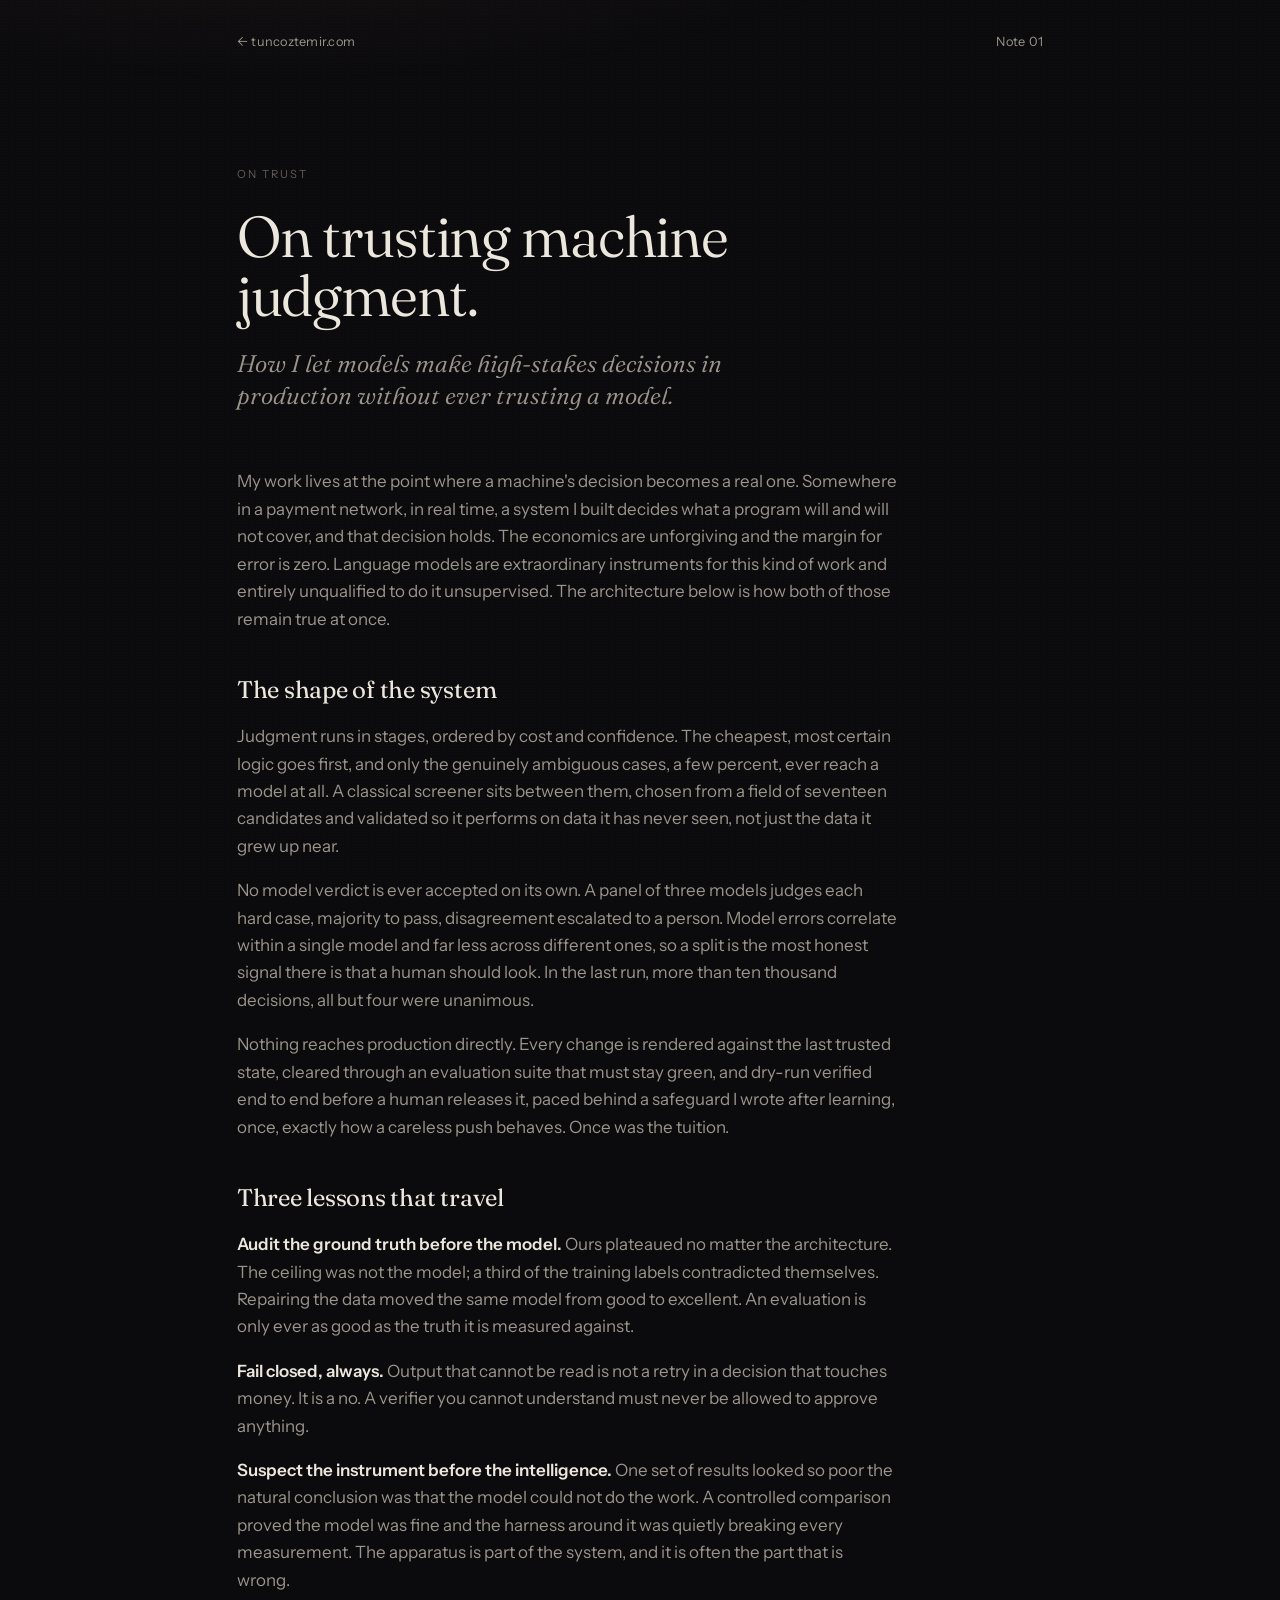
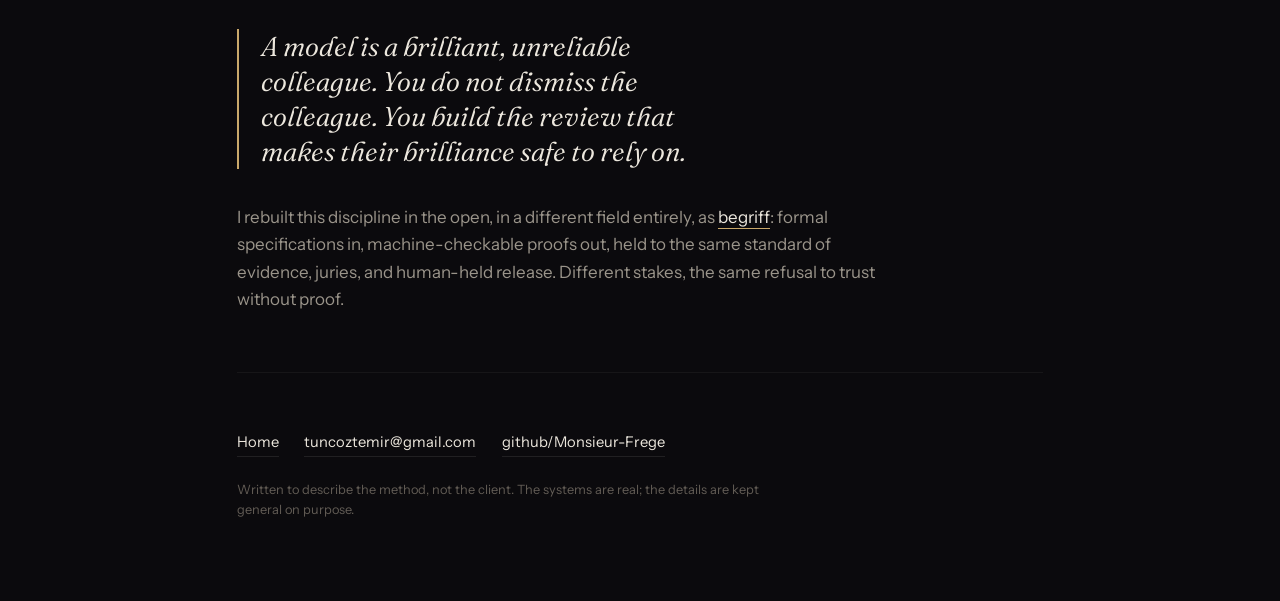
==== notes/gating-llm-output.html @ 26d98417 "Redesign: dark editorial. Fraunces display, warm ink, one light in the dark Drop the corporate look " ====
<!doctype html>
<html lang="en">
<head>
  <meta charset="utf-8">
  <meta name="viewport" content="width=device-width, initial-scale=1">
  <title>On trusting machine judgment · Tunç Öztemir</title>
  <meta name="description" content="How I let models make high-stakes decisions in production without ever trusting a model.">
  <meta name="theme-color" content="#0B0A0D">
  <link rel="icon" href="data:image/svg+xml,%3Csvg xmlns='http://www.w3.org/2000/svg' viewBox='0 0 100 100'%3E%3Crect width='100' height='100' rx='22' fill='%230B0A0D'/%3E%3Ctext x='50' y='71' font-size='58' font-family='Georgia,serif' text-anchor='middle' fill='%23ECE7DD'%3ET%3C/text%3E%3Ccircle cx='74' cy='32' r='7' fill='%23C9A86A'/%3E%3C/svg%3E">
  <link rel="preconnect" href="https://fonts.googleapis.com">
  <link rel="preconnect" href="https://fonts.gstatic.com" crossorigin>
  <link href="https://fonts.googleapis.com/css2?family=Fraunces:ital,opsz,wght@0,9..144,300;0,9..144,400;0,9..144,500;1,9..144,340;1,9..144,400&family=Instrument+Sans:wght@400;500;600&display=swap" rel="stylesheet">
  <link rel="stylesheet" href="../style.css">
</head>
<body>
  <div class="wrap">

    <div class="topbar">
      <a class="back" href="../index.html">&larr; tuncoztemir.com</a>
      <span>Note 01</span>
    </div>

    <header class="hero" style="padding-bottom:1rem;">
      <div class="eyebrow rise d1">On trust</div>
      <h1 class="note-title rise d2">On trusting machine judgment.</h1>
      <p class="note-lede rise d3">How I let models make high-stakes decisions in production without ever trusting a model.</p>
    </header>

    <div class="note-body rise d4">

      <p>My work lives at the point where a machine's decision becomes a real one. Somewhere in a payment network, in real time, a system I built decides what a program will and will not cover, and that decision holds. The economics are unforgiving and the margin for error is zero. Language models are extraordinary instruments for this kind of work and entirely unqualified to do it unsupervised. The architecture below is how both of those remain true at once.</p>

      <h2>The shape of the system</h2>

      <p>Judgment runs in stages, ordered by cost and confidence. The cheapest, most certain logic goes first, and only the genuinely ambiguous cases, a few percent, ever reach a model at all. A classical screener sits between them, chosen from a field of seventeen candidates and validated so it performs on data it has never seen, not just the data it grew up near.</p>

      <p>No model verdict is ever accepted on its own. A panel of three models judges each hard case, majority to pass, disagreement escalated to a person. Model errors correlate within a single model and far less across different ones, so a split is the most honest signal there is that a human should look. In the last run, more than ten thousand decisions, all but four were unanimous.</p>

      <p>Nothing reaches production directly. Every change is rendered against the last trusted state, cleared through an evaluation suite that must stay green, and dry-run verified end to end before a human releases it, paced behind a safeguard I wrote after learning, once, exactly how a careless push behaves. Once was the tuition.</p>

      <h2>Three lessons that travel</h2>

      <p><strong>Audit the ground truth before the model.</strong> Ours plateaued no matter the architecture. The ceiling was not the model; a third of the training labels contradicted themselves. Repairing the data moved the same model from good to excellent. An evaluation is only ever as good as the truth it is measured against.</p>

      <p><strong>Fail closed, always.</strong> Output that cannot be read is not a retry in a decision that touches money. It is a no. A verifier you cannot understand must never be allowed to approve anything.</p>

      <p><strong>Suspect the instrument before the intelligence.</strong> One set of results looked so poor the natural conclusion was that the model could not do the work. A controlled comparison proved the model was fine and the harness around it was quietly breaking every measurement. The apparatus is part of the system, and it is often the part that is wrong.</p>

      <div class="pull">A model is a brilliant, unreliable colleague. You do not dismiss the colleague. You build the review that makes their brilliance safe to rely on.</div>

      <p>I rebuilt this discipline in the open, in a different field entirely, as <a href="https://github.com/Monsieur-Frege">begriff</a>: formal specifications in, machine-checkable proofs out, held to the same standard of evidence, juries, and human-held release. Different stakes, the same refusal to trust without proof.</p>

    </div>

    <footer>
      <div class="foot-links">
        <a href="../index.html">Home</a>
        <a href="mailto:tuncoztemir@gmail.com">tuncoztemir@gmail.com</a>
        <a href="https://github.com/Monsieur-Frege">github/Monsieur-Frege</a>
      </div>
      <p class="colophon">Written to describe the method, not the client. The systems are real; the details are kept general on purpose.</p>
    </footer>

  </div>
</body>
</html>
---- style.css ----
/* tuncoztemir.com — dark editorial.
   Fraunces for the voice, Instrument Sans for the detail. One warm light in the dark. */

:root {
  --bg: #0B0A0D;
  --bg-lift: #121016;
  --text: #ECE7DD;
  --dim: #9A948A;
  --faint: #625C55;
  --gold: #C9A86A;
  --gold-soft: rgba(201, 168, 106, 0.16);
  --line: rgba(236, 231, 221, 0.10);
  --line-soft: rgba(236, 231, 221, 0.055);
  --display: "Fraunces", "Iowan Old Style", Georgia, serif;
  --sans: "Instrument Sans", "Helvetica Neue", Helvetica, Arial, sans-serif;
}

* { box-sizing: border-box; margin: 0; padding: 0; }
html { scroll-behavior: smooth; }

body {
  background: var(--bg);
  color: var(--text);
  font-family: var(--sans);
  font-size: 1.06rem;
  line-height: 1.62;
  -webkit-font-smoothing: antialiased;
  -moz-osx-font-smoothing: grayscale;
  position: relative;
  overflow-x: hidden;
}

/* atmosphere: one warm light, and a whisper of grain */
body::before {
  content: "";
  position: fixed;
  inset: -20% -20% auto -20%;
  height: 70vh;
  background: radial-gradient(60% 60% at 30% 0%, rgba(201, 168, 106, 0.10), transparent 70%);
  pointer-events: none;
  z-index: 0;
  animation: drift 26s ease-in-out infinite alternate;
}
body::after {
  content: "";
  position: fixed;
  inset: 0;
  background-image: radial-gradient(rgba(236, 231, 221, 0.018) 1px, transparent 1px);
  background-size: 3px 3px;
  pointer-events: none;
  z-index: 0;
  mix-blend-mode: screen;
}
@keyframes drift {
  from { transform: translateX(-4%) translateY(-2%); opacity: 0.8; }
  to   { transform: translateX(6%) translateY(3%); opacity: 1; }
}
@media (prefers-reduced-motion: reduce) { body::before { animation: none; } }

.wrap {
  position: relative;
  z-index: 1;
  max-width: 54rem;
  margin: 0 auto;
  padding: 0 1.8rem;
}

/* ---------- top bar ---------- */
.topbar {
  display: flex;
  justify-content: space-between;
  align-items: center;
  padding: 2rem 0 0;
  font-family: var(--sans);
  font-size: 0.8rem;
  letter-spacing: 0.02em;
  color: var(--dim);
}
.topbar .mark { color: var(--text); }
.topbar nav a {
  color: var(--dim);
  text-decoration: none;
  margin-left: 1.5rem;
  transition: color 160ms ease;
}
.topbar nav a:hover { color: var(--gold); }

/* ---------- hero ---------- */
.hero { padding: 7rem 0 4rem; }

.name {
  font-family: var(--display);
  font-optical-sizing: auto;
  font-weight: 340;
  font-size: clamp(3.4rem, 9vw, 6.2rem);
  line-height: 0.94;
  letter-spacing: -0.02em;
  color: var(--text);
}

.thesis {
  font-family: var(--display);
  font-weight: 340;
  font-size: clamp(1.7rem, 4.2vw, 2.9rem);
  line-height: 1.12;
  letter-spacing: -0.015em;
  color: var(--text);
  margin-top: 2.4rem;
  max-width: 20ch;
}
.thesis .it { font-style: italic; color: var(--gold); }

.sub {
  margin-top: 1.8rem;
  font-size: 1.1rem;
  line-height: 1.55;
  color: var(--dim);
  max-width: 46ch;
}

.meta {
  margin-top: 2.4rem;
  font-size: 0.85rem;
  letter-spacing: 0.02em;
  color: var(--faint);
  display: flex;
  flex-wrap: wrap;
  gap: 0.5rem 1.1rem;
  align-items: center;
}
.meta a { color: var(--dim); text-decoration: none; transition: color 160ms ease; }
.meta a:hover { color: var(--gold); }
.meta .sep { color: var(--line); }

/* ---------- sections ---------- */
section { padding: 3.4rem 0; border-top: 1px solid var(--line-soft); }

.eyebrow {
  font-family: var(--sans);
  font-size: 0.7rem;
  letter-spacing: 0.18em;
  text-transform: uppercase;
  color: var(--faint);
  margin-bottom: 1.6rem;
}

.lead {
  font-family: var(--display);
  font-weight: 340;
  font-size: clamp(1.5rem, 3.4vw, 2.15rem);
  line-height: 1.16;
  letter-spacing: -0.015em;
  color: var(--text);
  max-width: 24ch;
  margin-bottom: 1.6rem;
}

p.body { color: var(--dim); max-width: 54ch; }
p.body + p.body { margin-top: 1rem; }
p.body a, .inline-link {
  color: var(--text);
  text-decoration: none;
  border-bottom: 1px solid var(--gold);
  padding-bottom: 1px;
  transition: color 160ms ease;
}
p.body a:hover, .inline-link:hover { color: var(--gold); }

/* ---------- figures (editorial, not boxes) ---------- */
.figures {
  display: grid;
  grid-template-columns: repeat(4, 1fr);
  gap: 2rem 1.4rem;
}
@media (max-width: 40rem) { .figures { grid-template-columns: 1fr 1fr; gap: 2.2rem 1.4rem; } }
.fig .n {
  font-family: var(--display);
  font-weight: 340;
  font-size: clamp(2.2rem, 5vw, 3rem);
  line-height: 1;
  letter-spacing: -0.02em;
  color: var(--text);
}
.fig .n .u { font-size: 0.5em; color: var(--gold); letter-spacing: 0; margin-left: 0.05em; }
.fig .c {
  margin-top: 0.7rem;
  font-size: 0.82rem;
  line-height: 1.4;
  color: var(--dim);
  max-width: 22ch;
}

/* ---------- work list (hanging labels, asymmetric) ---------- */
.work { display: grid; gap: 2.6rem; }
.entry { display: grid; grid-template-columns: 8rem 1fr; gap: 1.6rem; }
@media (max-width: 40rem) { .entry { grid-template-columns: 1fr; gap: 0.5rem; } }
.entry .tag {
  font-family: var(--sans);
  font-size: 0.72rem;
  letter-spacing: 0.14em;
  text-transform: uppercase;
  color: var(--faint);
  padding-top: 0.5rem;
}
.entry h3 {
  font-family: var(--display);
  font-weight: 400;
  font-size: 1.4rem;
  letter-spacing: -0.01em;
  color: var(--text);
  margin-bottom: 0.5rem;
}
.entry p { color: var(--dim); max-width: 50ch; font-size: 1rem; }

/* ---------- footer ---------- */
footer { padding: 3.6rem 0 5rem; border-top: 1px solid var(--line-soft); }
.foot-links { display: flex; flex-wrap: wrap; gap: 1.6rem; font-size: 0.92rem; }
.foot-links a {
  color: var(--text);
  text-decoration: none;
  border-bottom: 1px solid var(--line);
  padding-bottom: 2px;
  transition: border-color 160ms ease;
}
.foot-links a:hover { border-color: var(--gold); }
.colophon { margin-top: 1.4rem; font-size: 0.8rem; color: var(--faint); max-width: 58ch; }

/* ---------- notes page ---------- */
.note-title {
  font-family: var(--display);
  font-weight: 340;
  font-size: clamp(2.2rem, 5.5vw, 3.6rem);
  line-height: 1.02;
  letter-spacing: -0.02em;
  color: var(--text);
  max-width: 18ch;
}
.note-lede {
  font-family: var(--display);
  font-style: italic;
  font-weight: 340;
  font-size: clamp(1.2rem, 2.6vw, 1.5rem);
  line-height: 1.3;
  color: var(--dim);
  margin-top: 1.4rem;
  max-width: 34ch;
}
.note-body { padding: 2.6rem 0; max-width: 60ch; }
.note-body h2 {
  font-family: var(--display);
  font-weight: 400;
  font-size: 1.5rem;
  letter-spacing: -0.01em;
  color: var(--text);
  margin: 2.4rem 0 0.8rem;
}
.note-body p { margin-bottom: 1.05rem; color: var(--dim); }
.note-body p strong { color: var(--text); font-weight: 600; }
.note-body a { color: var(--text); border-bottom: 1px solid var(--gold); text-decoration: none; padding-bottom: 1px; }
.pull {
  font-family: var(--display);
  font-style: italic;
  font-weight: 340;
  font-size: clamp(1.3rem, 3vw, 1.7rem);
  line-height: 1.28;
  color: var(--text);
  margin: 2.2rem 0;
  padding-left: 1.4rem;
  border-left: 2px solid var(--gold);
  max-width: 30ch;
}
.back { font-size: 0.8rem; color: var(--dim); text-decoration: none; }
.back:hover { color: var(--gold); }

/* ---------- motion ---------- */
@media (prefers-reduced-motion: no-preference) {
  .rise { opacity: 0; transform: translateY(12px); animation: rise 800ms cubic-bezier(0.19, 1, 0.22, 1) forwards; }
  .d1 { animation-delay: 80ms; } .d2 { animation-delay: 200ms; }
  .d3 { animation-delay: 320ms; } .d4 { animation-delay: 440ms; }
  .d5 { animation-delay: 560ms; } .d6 { animation-delay: 680ms; }
  @keyframes rise { to { opacity: 1; transform: none; } }
}

@media print {
  body { background: #fff; color: #111; }
  body::before, body::after, .topbar nav { display: none; }
  .name, .thesis, .lead, .fig .n, .entry h3, .note-title { color: #111; }
  .thesis .it, .fig .n .u { color: #7a5c1a; }
}
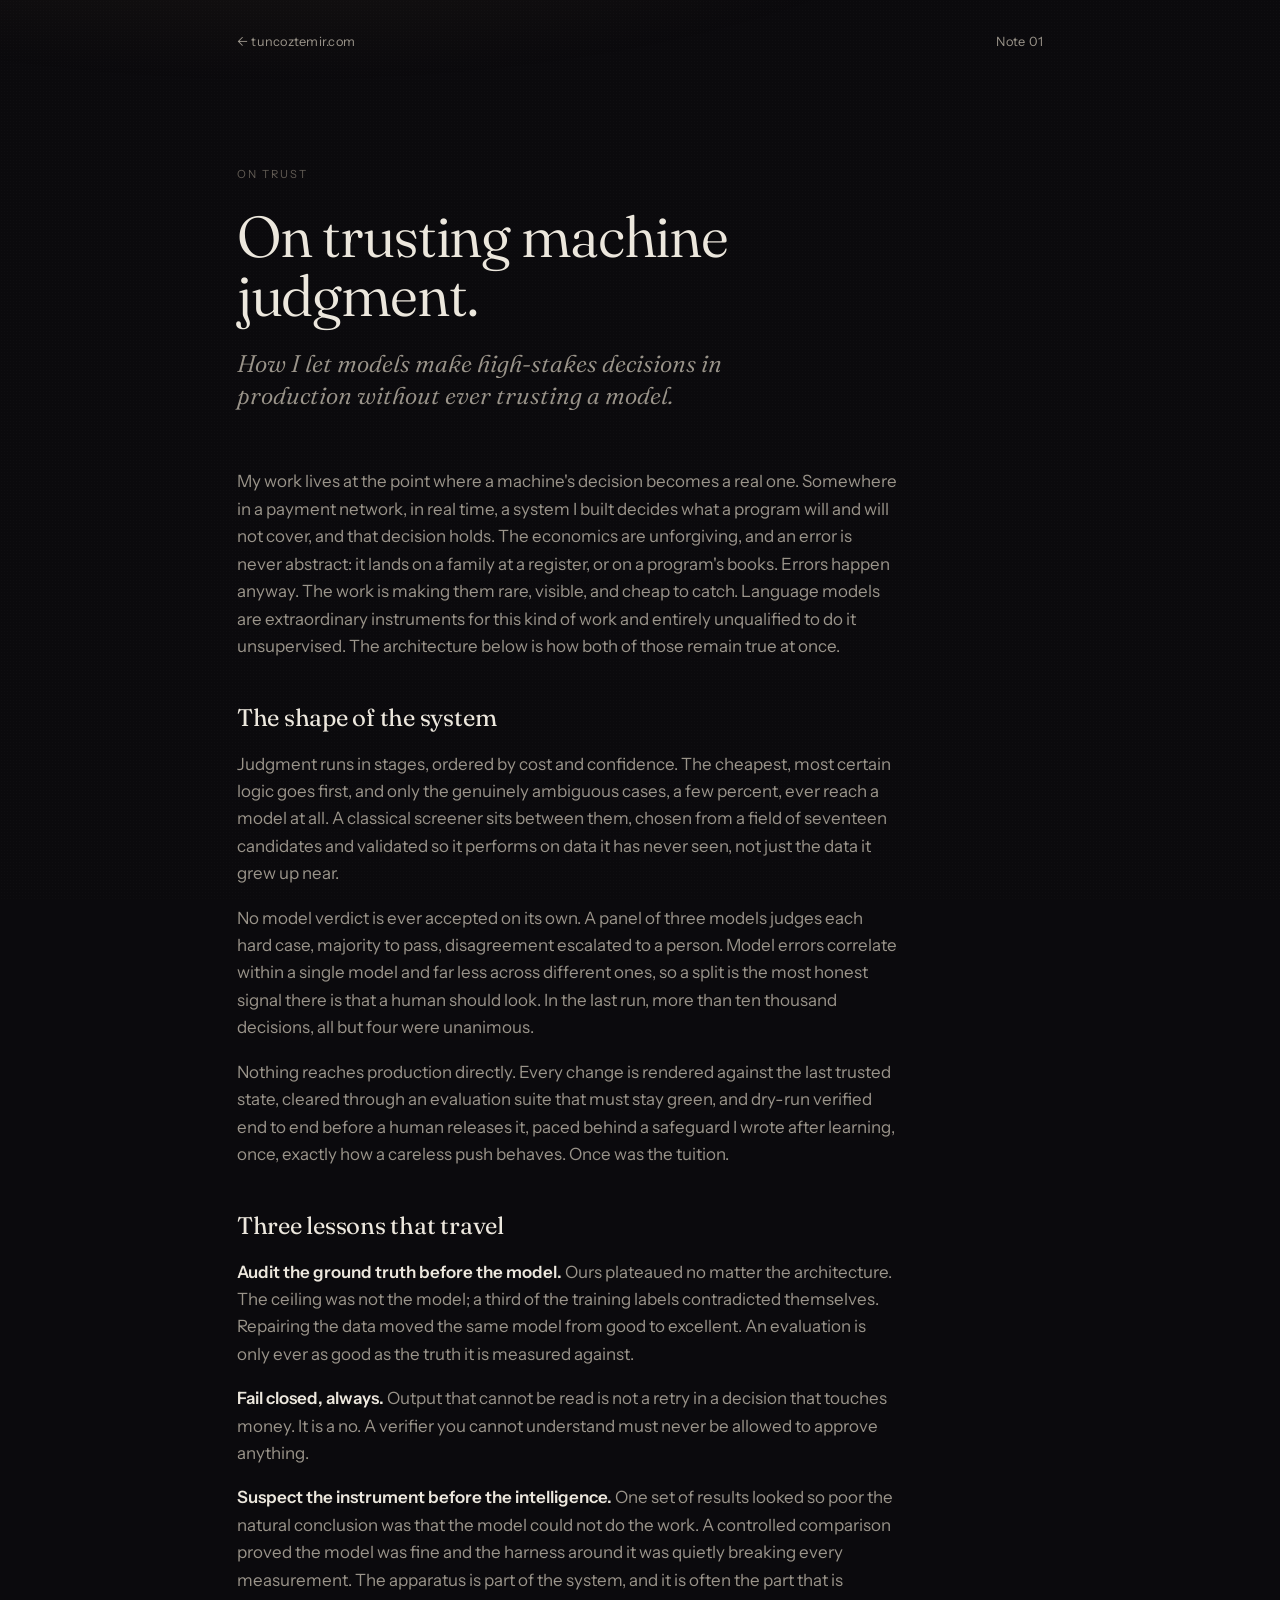
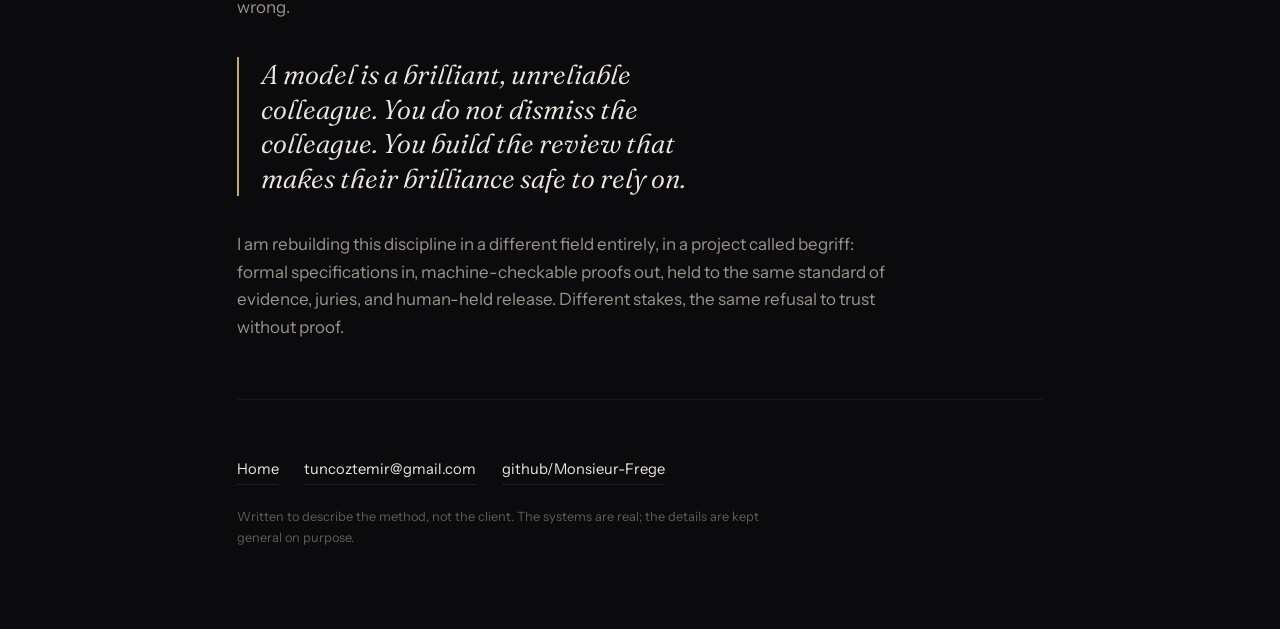
==== commit 4feac531: "Survive the skeptical read: honest F1, committed scope, og card, HTTPS-era meta - Relabel 0.94 as F1" ====
--- a/notes/gating-llm-output.html
+++ b/notes/gating-llm-output.html
@@ -5,6 +5,19 @@
   <meta name="viewport" content="width=device-width, initial-scale=1">
   <title>On trusting machine judgment · Tunç Öztemir</title>
   <meta name="description" content="How I let models make high-stakes decisions in production without ever trusting a model.">
+  <link rel="canonical" href="https://tuncoztemir.com/notes/gating-llm-output.html">
+  <meta property="og:type" content="article">
+  <meta property="og:site_name" content="Tunç Öztemir">
+  <meta property="og:title" content="On trusting machine judgment">
+  <meta property="og:description" content="How I let models make high-stakes decisions in production without ever trusting a model.">
+  <meta property="og:url" content="https://tuncoztemir.com/notes/gating-llm-output.html">
+  <meta property="og:image" content="https://tuncoztemir.com/og.png">
+  <meta property="og:image:width" content="1200">
+  <meta property="og:image:height" content="630">
+  <meta name="twitter:card" content="summary_large_image">
+  <meta name="twitter:title" content="On trusting machine judgment">
+  <meta name="twitter:description" content="How I let models make high-stakes decisions in production without ever trusting a model.">
+  <meta name="twitter:image" content="https://tuncoztemir.com/og.png">
   <meta name="theme-color" content="#0B0A0D">
   <link rel="icon" href="data:image/svg+xml,%3Csvg xmlns='http://www.w3.org/2000/svg' viewBox='0 0 100 100'%3E%3Crect width='100' height='100' rx='22' fill='%230B0A0D'/%3E%3Ctext x='50' y='71' font-size='58' font-family='Georgia,serif' text-anchor='middle' fill='%23ECE7DD'%3ET%3C/text%3E%3Ccircle cx='74' cy='32' r='7' fill='%23C9A86A'/%3E%3C/svg%3E">
   <link rel="preconnect" href="https://fonts.googleapis.com">
@@ -28,7 +41,7 @@
 
     <div class="note-body rise d4">
 
-      <p>My work lives at the point where a machine's decision becomes a real one. Somewhere in a payment network, in real time, a system I built decides what a program will and will not cover, and that decision holds. The economics are unforgiving and the margin for error is zero. Language models are extraordinary instruments for this kind of work and entirely unqualified to do it unsupervised. The architecture below is how both of those remain true at once.</p>
+      <p>My work lives at the point where a machine's decision becomes a real one. Somewhere in a payment network, in real time, a system I built decides what a program will and will not cover, and that decision holds. The economics are unforgiving, and an error is never abstract: it lands on a family at a register, or on a program's books. Errors happen anyway. The work is making them rare, visible, and cheap to catch. Language models are extraordinary instruments for this kind of work and entirely unqualified to do it unsupervised. The architecture below is how both of those remain true at once.</p>
 
       <h2>The shape of the system</h2>
 
@@ -48,7 +61,7 @@
 
       <div class="pull">A model is a brilliant, unreliable colleague. You do not dismiss the colleague. You build the review that makes their brilliance safe to rely on.</div>
 
-      <p>I rebuilt this discipline in the open, in a different field entirely, as <a href="https://github.com/Monsieur-Frege">begriff</a>: formal specifications in, machine-checkable proofs out, held to the same standard of evidence, juries, and human-held release. Different stakes, the same refusal to trust without proof.</p>
+      <p>I am rebuilding this discipline in a different field entirely, in a project called begriff: formal specifications in, machine-checkable proofs out, held to the same standard of evidence, juries, and human-held release. Different stakes, the same refusal to trust without proof.</p>
 
     </div>
 
--- a/style.css
+++ b/style.css
@@ -212,6 +212,18 @@
 }
 .entry p { color: var(--dim); max-width: 50ch; font-size: 1rem; }
 
+/* ---------- creed (principles) ---------- */
+.creed { display: grid; gap: 1.5rem; max-width: 40ch; }
+.creed .line {
+  font-family: var(--display);
+  font-weight: 340;
+  font-size: clamp(1.35rem, 3vw, 1.75rem);
+  line-height: 1.22;
+  letter-spacing: -0.012em;
+  color: var(--text);
+}
+.creed .line .q { color: var(--gold); font-style: italic; }
+
 /* ---------- footer ---------- */
 footer { padding: 3.6rem 0 5rem; border-top: 1px solid var(--line-soft); }
 .foot-links { display: flex; flex-wrap: wrap; gap: 1.6rem; font-size: 0.92rem; }
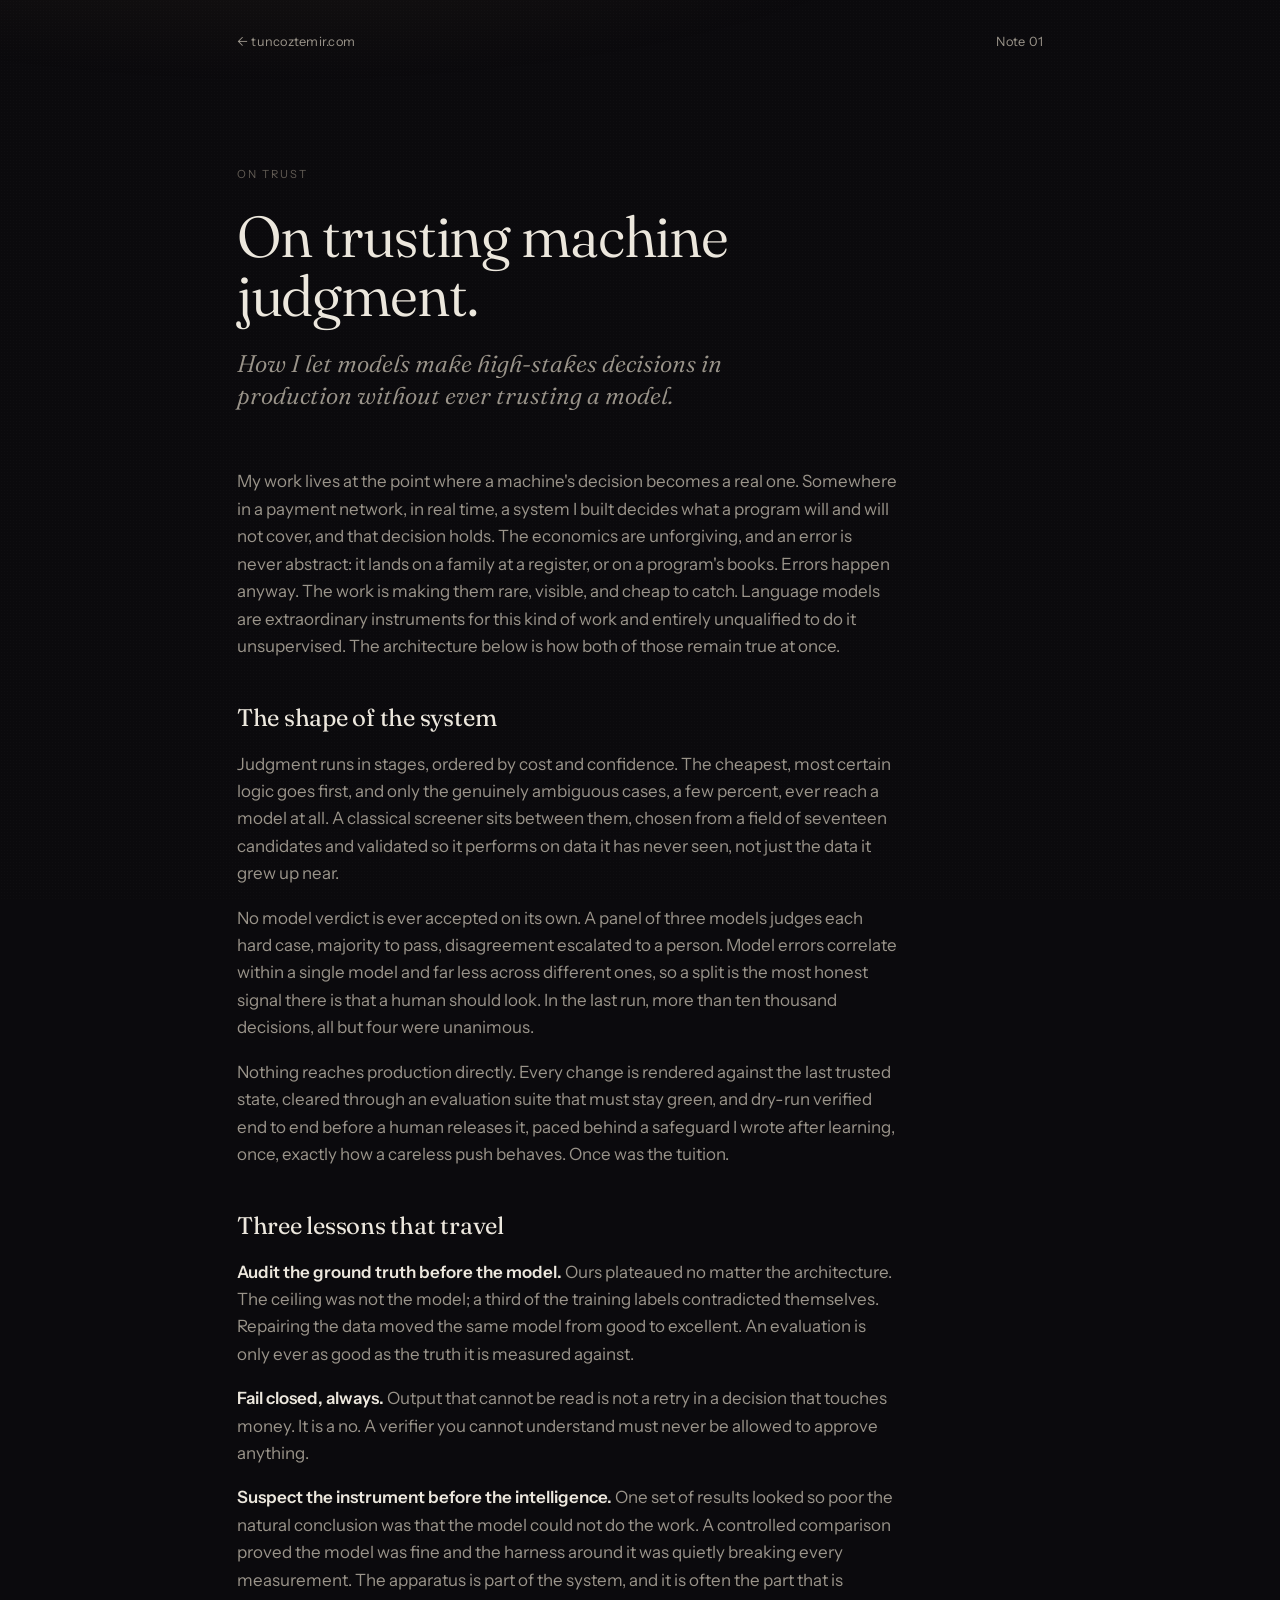
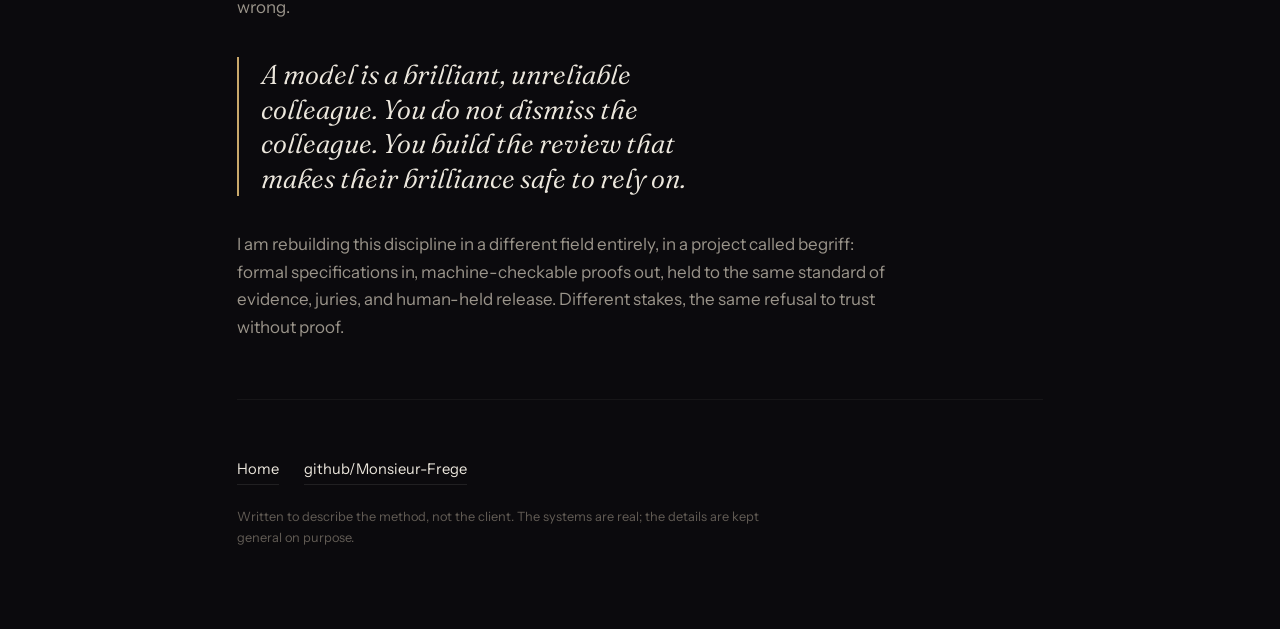
==== commit 1d12ca00: "Remove the email address for now; contact via GitHub and LinkedIn Co-Authored-By: Claude Fable 5 <no" ====
--- a/notes/gating-llm-output.html
+++ b/notes/gating-llm-output.html
@@ -68,7 +68,6 @@
     <footer>
       <div class="foot-links">
         <a href="../index.html">Home</a>
-        <a href="mailto:tuncoztemir@gmail.com">tuncoztemir@gmail.com</a>
         <a href="https://github.com/Monsieur-Frege">github/Monsieur-Frege</a>
       </div>
       <p class="colophon">Written to describe the method, not the client. The systems are real; the details are kept general on purpose.</p>
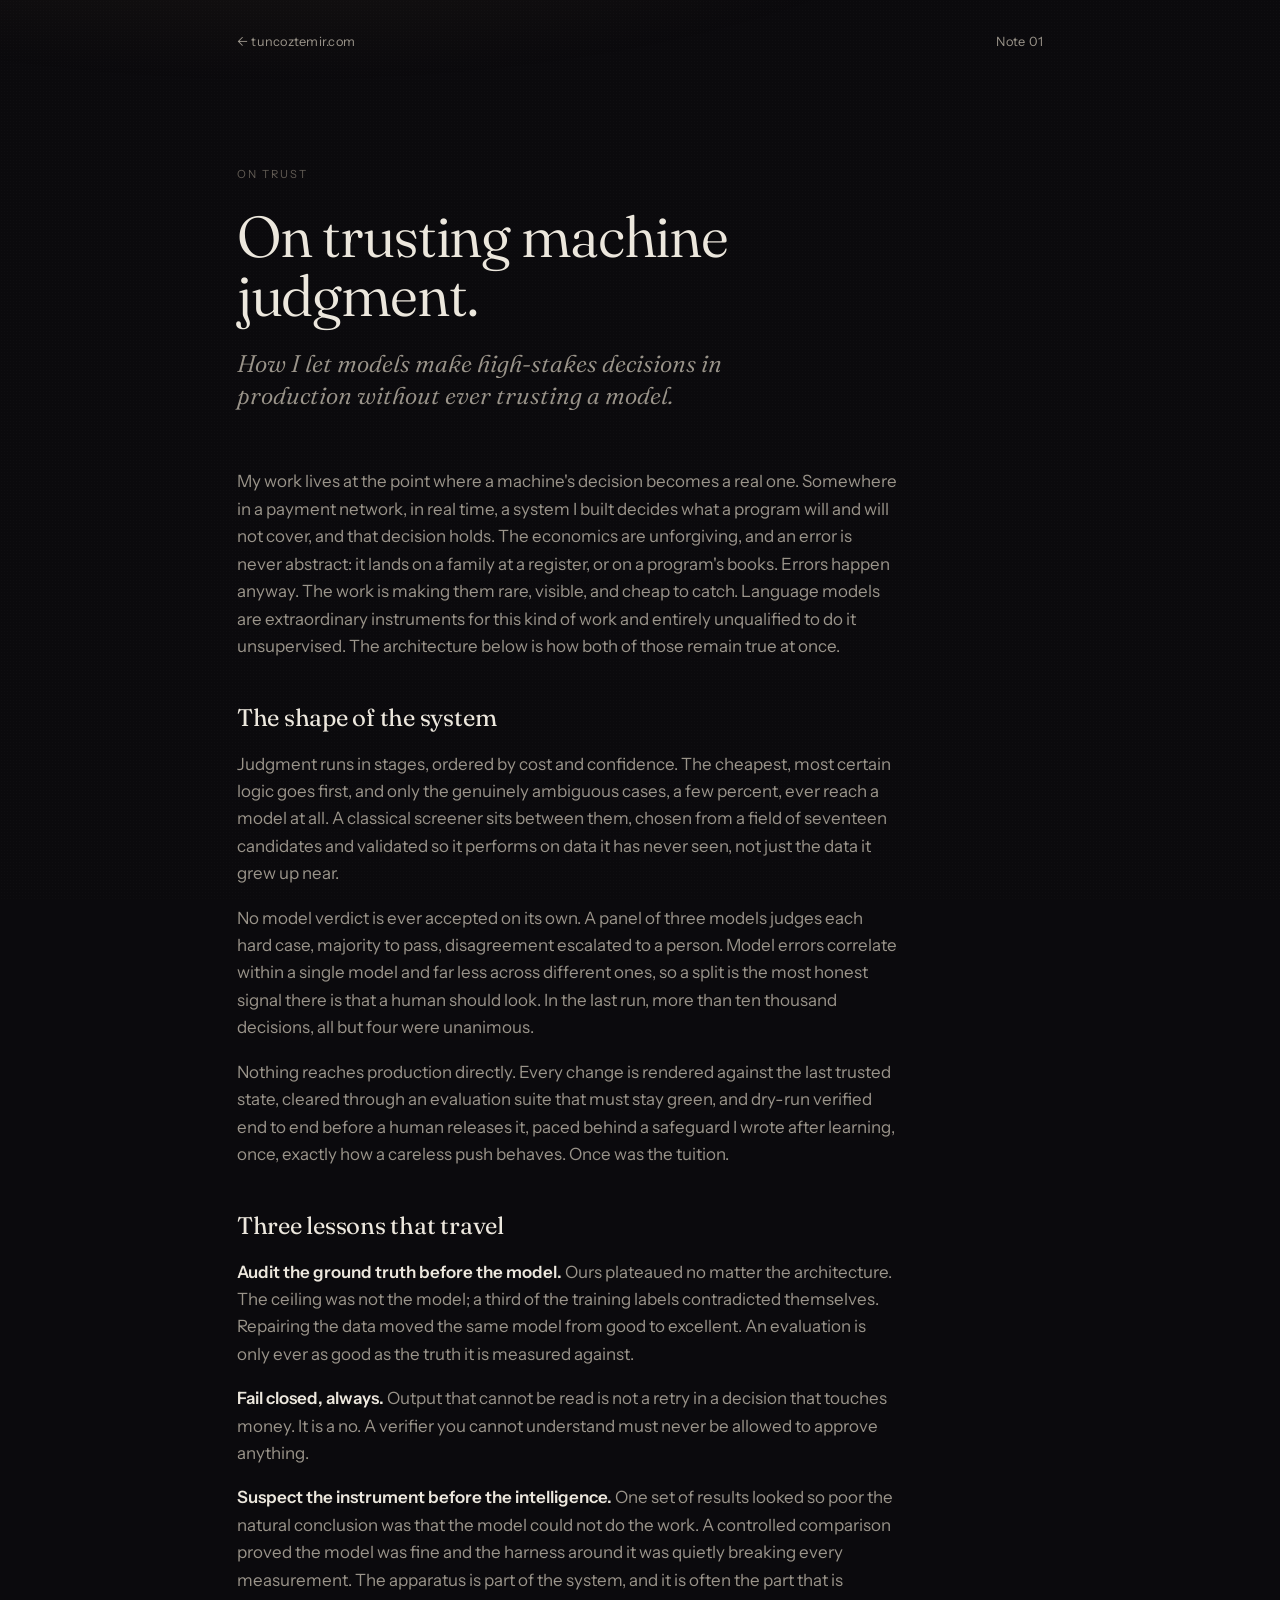
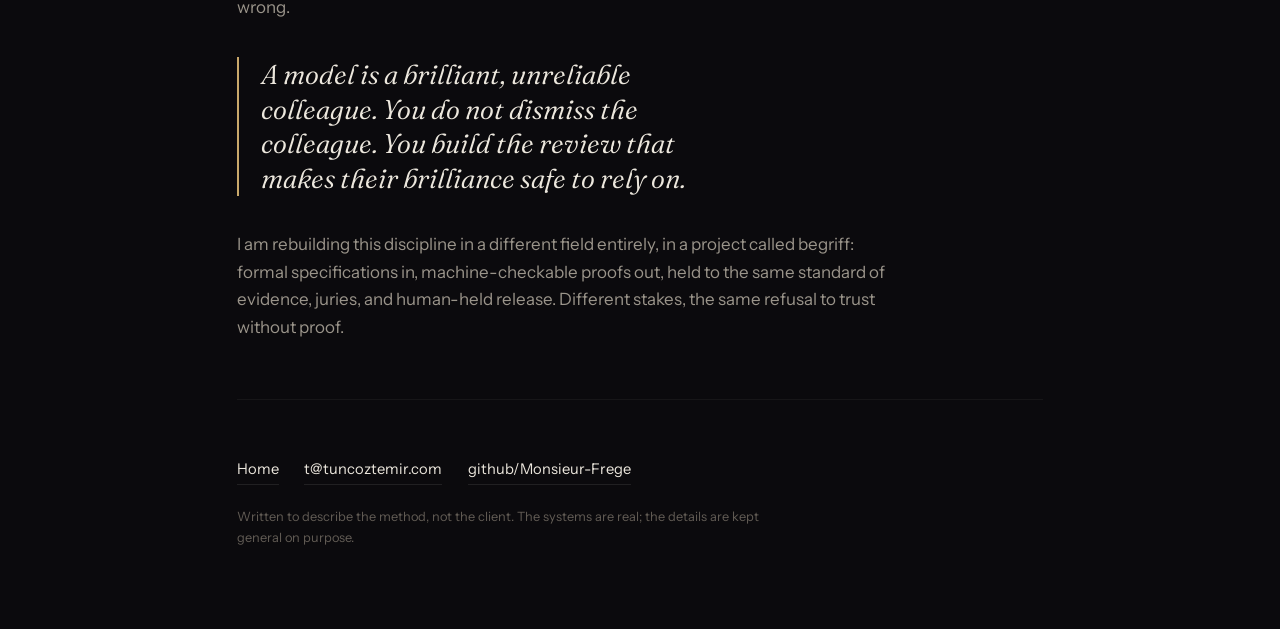
==== commit 1525bef4: "Contact restored: t@tuncoztemir.com Co-Authored-By: Claude Fable 5 <noreply@anthropic.com>" ====
--- a/notes/gating-llm-output.html
+++ b/notes/gating-llm-output.html
@@ -68,6 +68,7 @@
     <footer>
       <div class="foot-links">
         <a href="../index.html">Home</a>
+        <a href="mailto:t@tuncoztemir.com">t@tuncoztemir.com</a>
         <a href="https://github.com/Monsieur-Frege">github/Monsieur-Frege</a>
       </div>
       <p class="colophon">Written to describe the method, not the client. The systems are real; the details are kept general on purpose.</p>
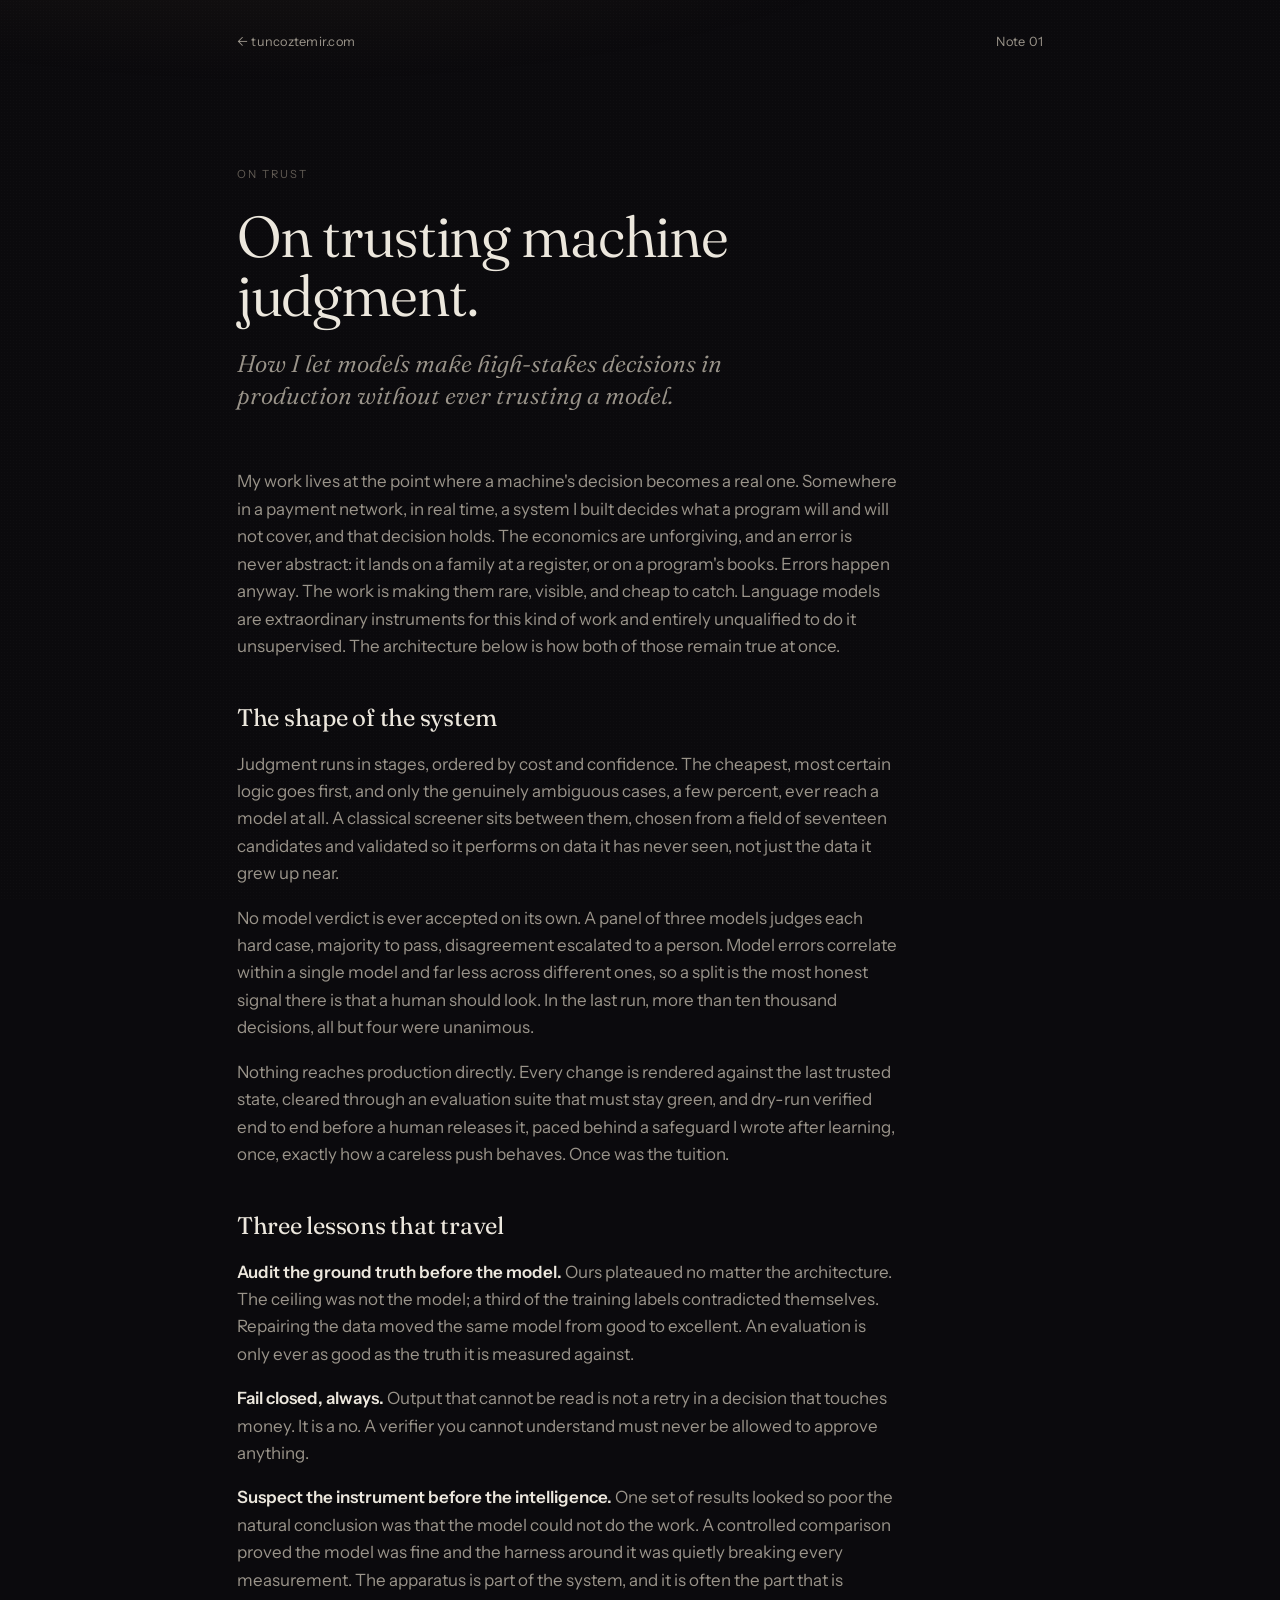
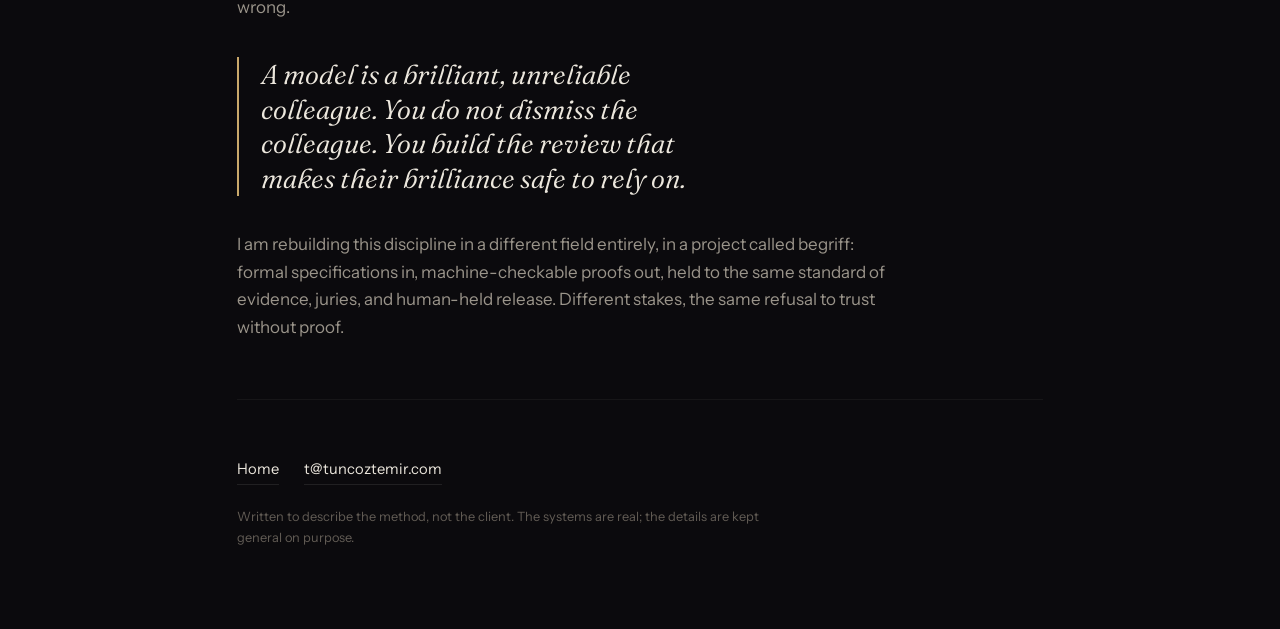
==== commit 140a3307: "The work is proprietary; stop pointing at GitHub Co-Authored-By: Claude Fable 5 <noreply@anthropic.c" ====
--- a/notes/gating-llm-output.html
+++ b/notes/gating-llm-output.html
@@ -69,7 +69,6 @@
       <div class="foot-links">
         <a href="../index.html">Home</a>
         <a href="mailto:t@tuncoztemir.com">t@tuncoztemir.com</a>
-        <a href="https://github.com/Monsieur-Frege">github/Monsieur-Frege</a>
       </div>
       <p class="colophon">Written to describe the method, not the client. The systems are real; the details are kept general on purpose.</p>
     </footer>
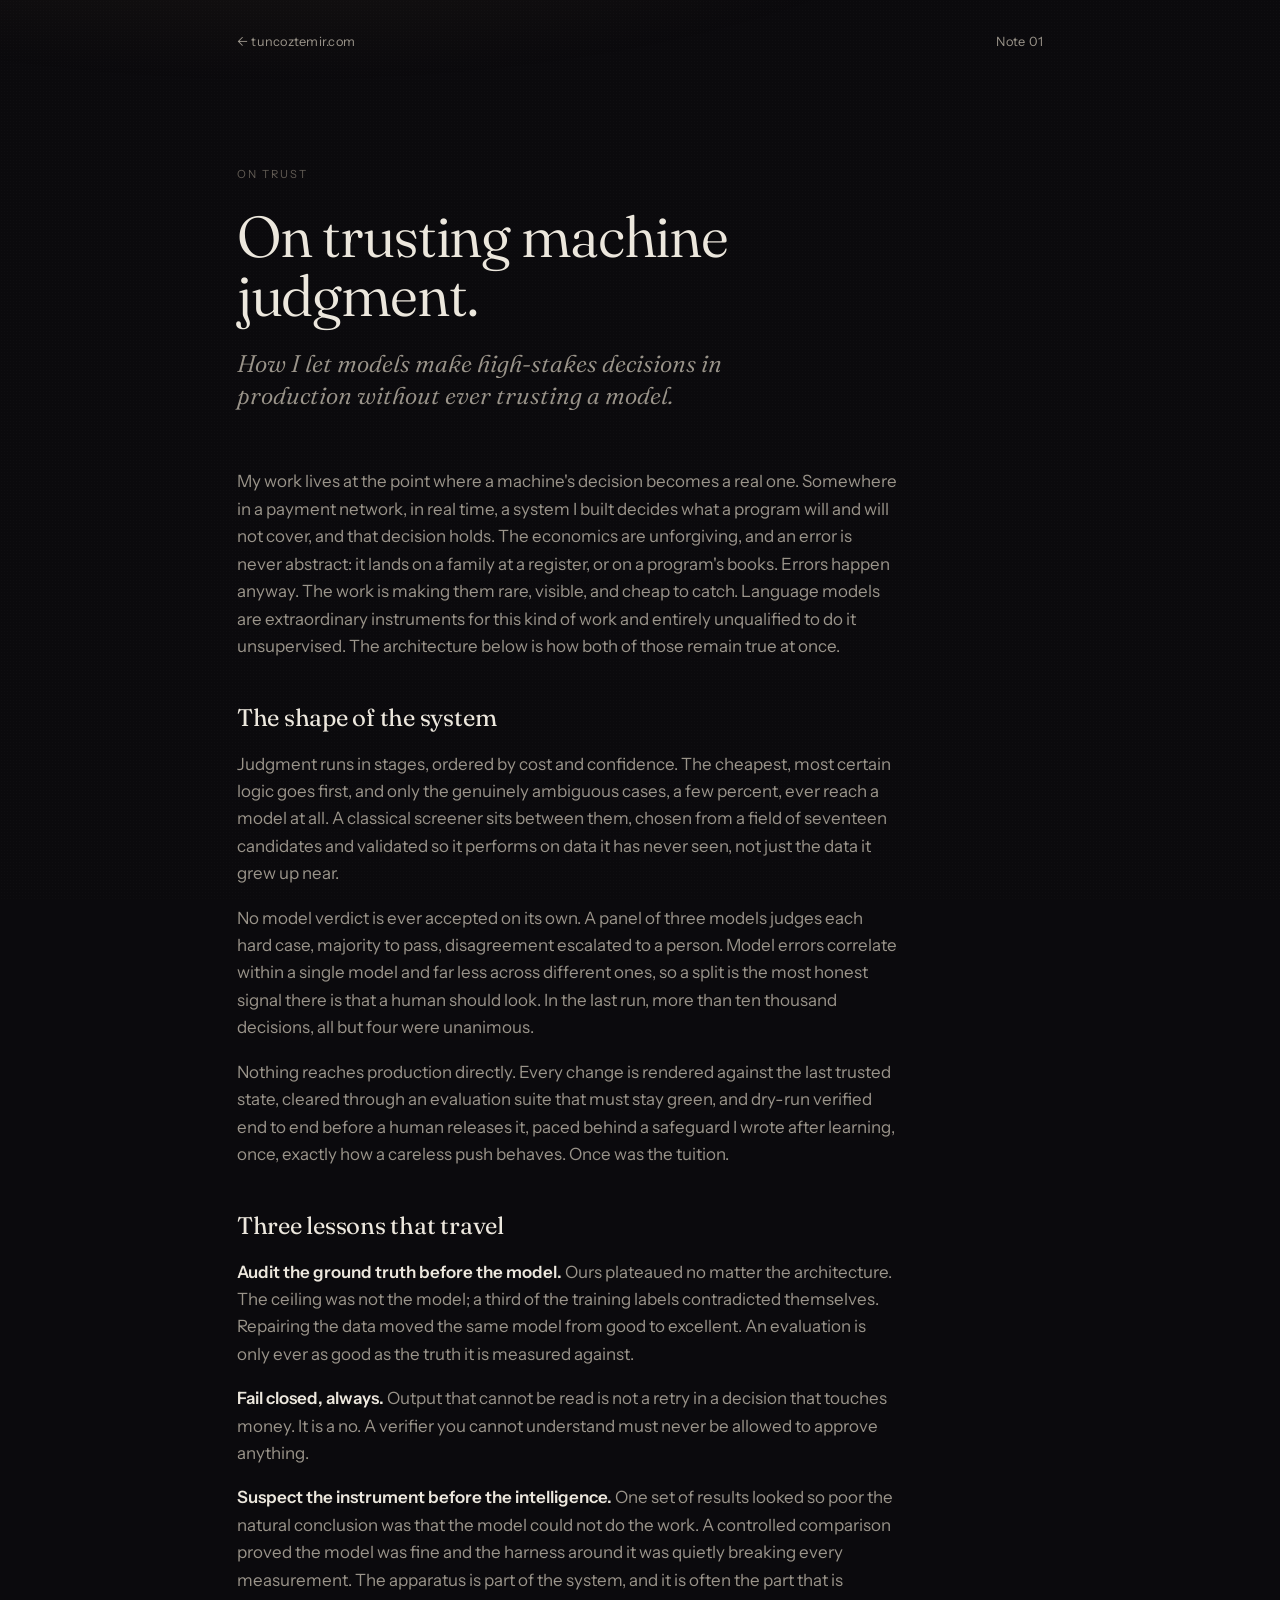
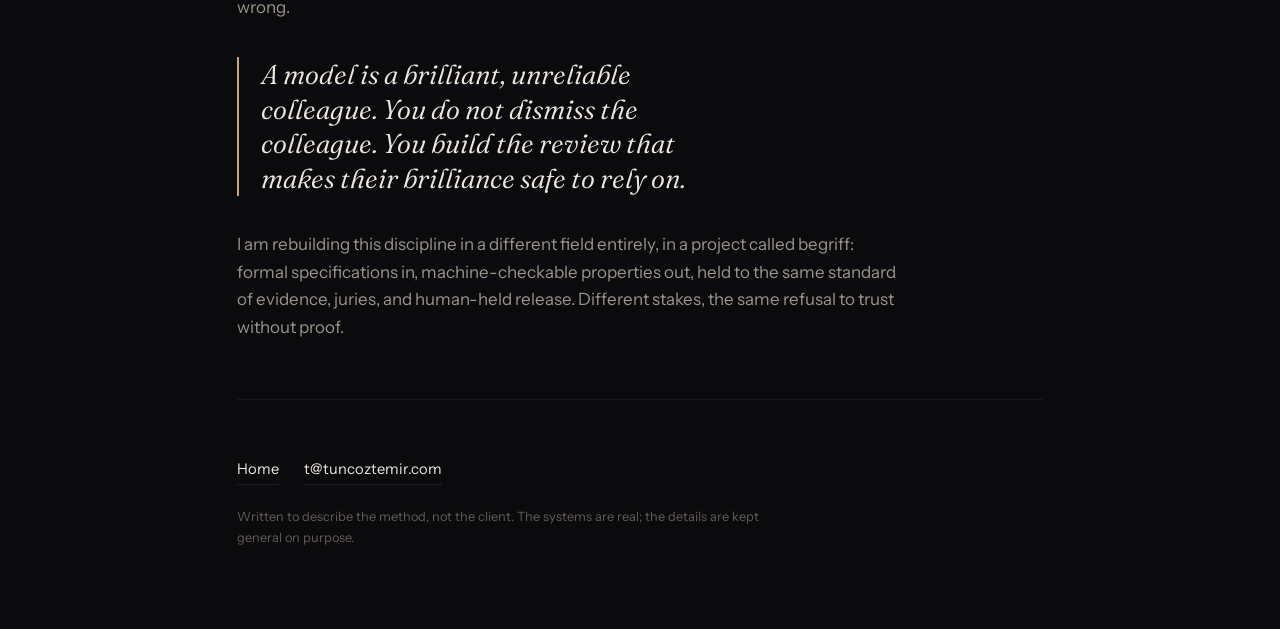
==== commit 5a0628d0: "Ship the leadership pass without the quote: taking over, the register line, exact figures - Hero gai" ====
--- a/notes/gating-llm-output.html
+++ b/notes/gating-llm-output.html
@@ -61,7 +61,7 @@
 
       <div class="pull">A model is a brilliant, unreliable colleague. You do not dismiss the colleague. You build the review that makes their brilliance safe to rely on.</div>
 
-      <p>I am rebuilding this discipline in a different field entirely, in a project called begriff: formal specifications in, machine-checkable proofs out, held to the same standard of evidence, juries, and human-held release. Different stakes, the same refusal to trust without proof.</p>
+      <p>I am rebuilding this discipline in a different field entirely, in a project called begriff: formal specifications in, machine-checkable properties out, held to the same standard of evidence, juries, and human-held release. Different stakes, the same refusal to trust without proof.</p>
 
     </div>
 
--- a/style.css
+++ b/style.css
@@ -1,4 +1,4 @@
-/* tuncoztemir.com — dark editorial.
+/* tuncoztemir.com, dark editorial.
    Fraunces for the voice, Instrument Sans for the detail. One warm light in the dark. */
 
 :root {
@@ -224,6 +224,27 @@
 }
 .creed .line .q { color: var(--gold); font-style: italic; }
 
+/* ---------- second opinions (borrowed voices) ---------- */
+.voice { max-width: 46ch; }
+.voice blockquote {
+  font-family: var(--display);
+  font-style: italic;
+  font-weight: 340;
+  font-size: clamp(1.25rem, 2.8vw, 1.6rem);
+  line-height: 1.3;
+  color: var(--text);
+  padding-left: 1.4rem;
+  border-left: 2px solid var(--gold);
+}
+.voice .attr {
+  margin-top: 1rem;
+  padding-left: 1.4rem;
+  font-size: 0.78rem;
+  letter-spacing: 0.08em;
+  text-transform: uppercase;
+  color: var(--faint);
+}
+
 /* ---------- footer ---------- */
 footer { padding: 3.6rem 0 5rem; border-top: 1px solid var(--line-soft); }
 .foot-links { display: flex; flex-wrap: wrap; gap: 1.6rem; font-size: 0.92rem; }
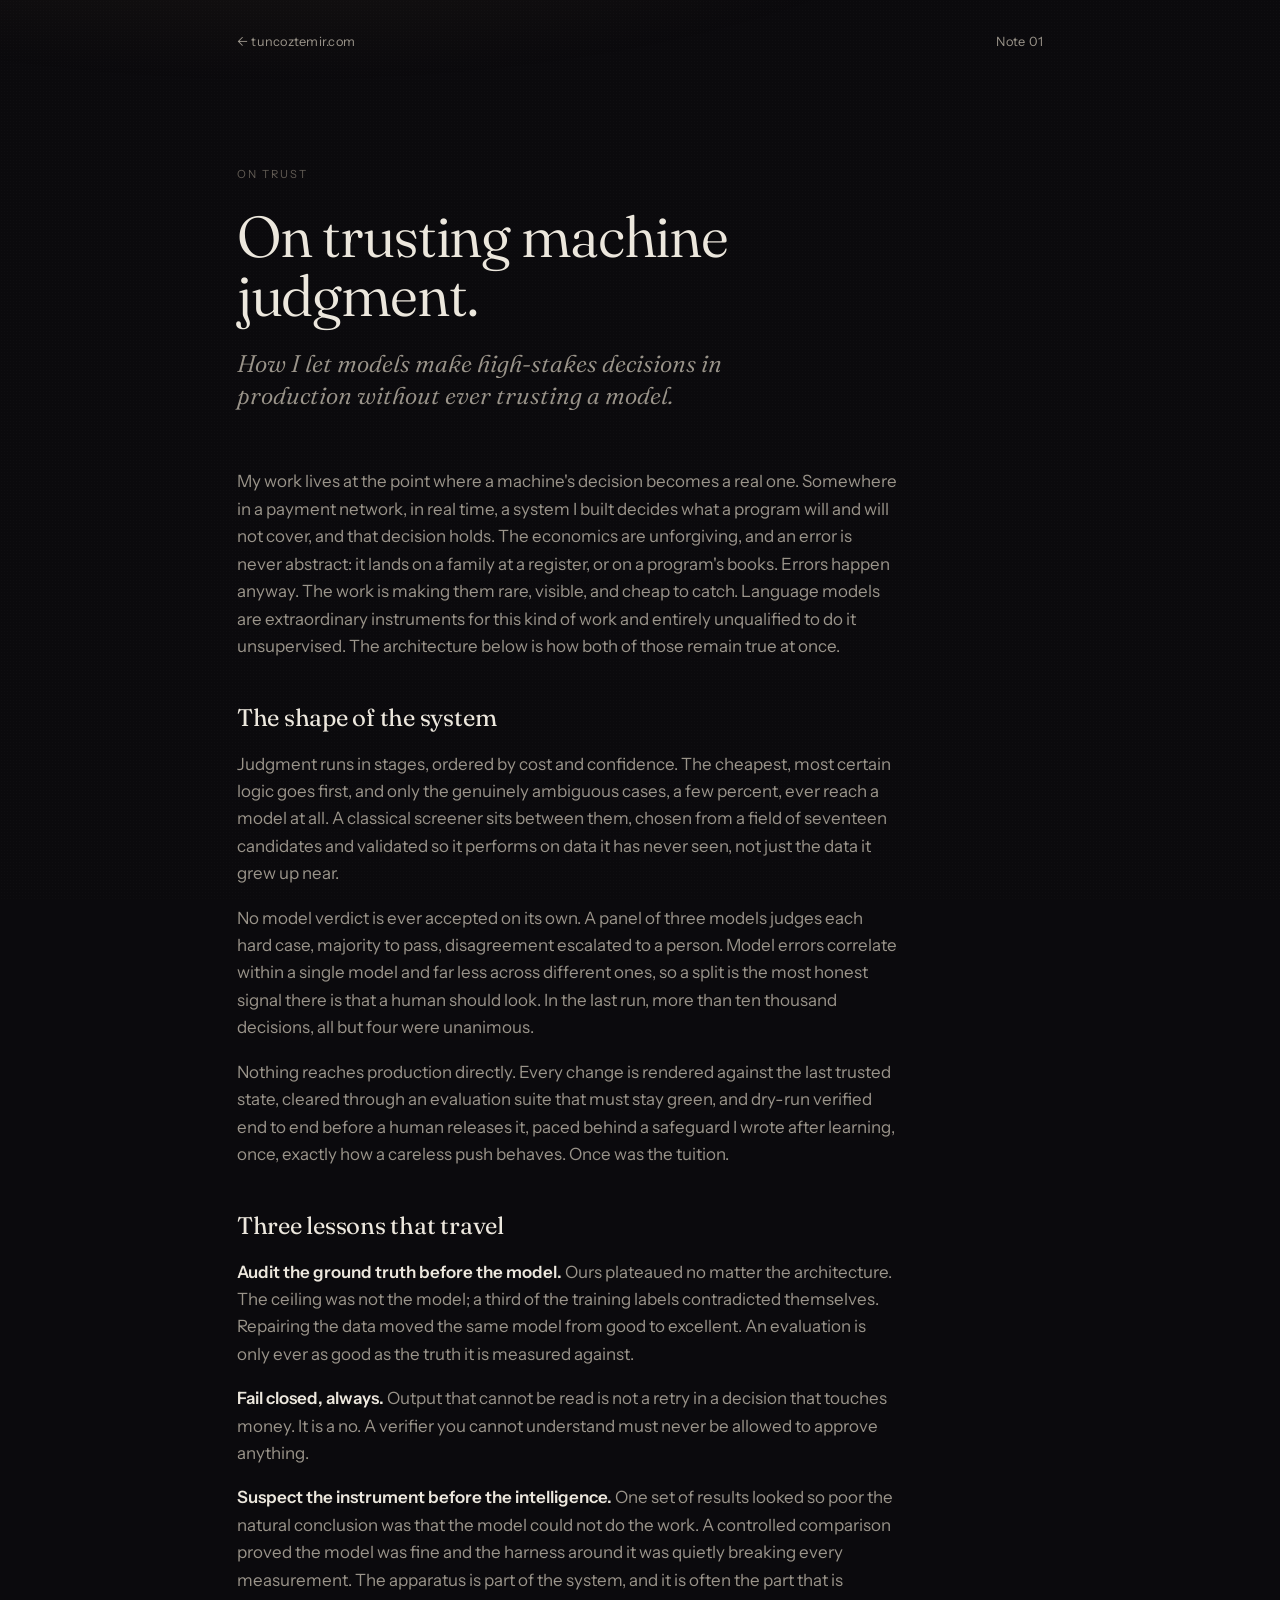
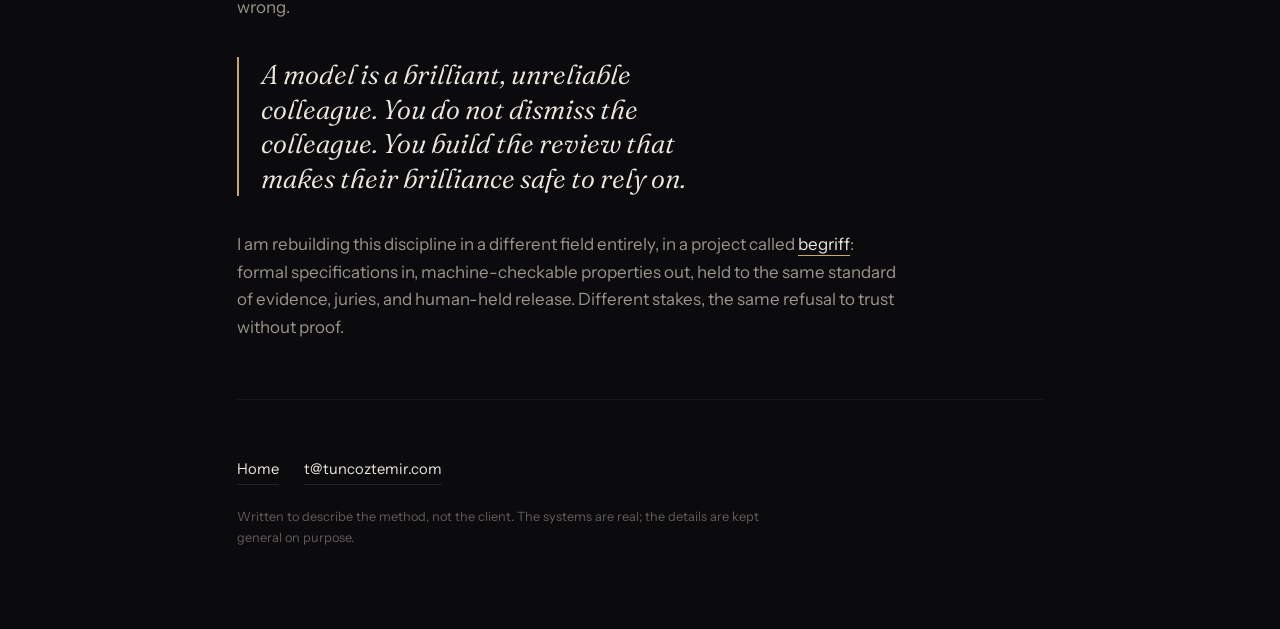
==== commit 83f18632: "begriff is public; the note points at it Co-Authored-By: Claude Fable 5 <noreply@anthropic.com>" ====
--- a/notes/gating-llm-output.html
+++ b/notes/gating-llm-output.html
@@ -61,7 +61,7 @@
 
       <div class="pull">A model is a brilliant, unreliable colleague. You do not dismiss the colleague. You build the review that makes their brilliance safe to rely on.</div>
 
-      <p>I am rebuilding this discipline in a different field entirely, in a project called begriff: formal specifications in, machine-checkable properties out, held to the same standard of evidence, juries, and human-held release. Different stakes, the same refusal to trust without proof.</p>
+      <p>I am rebuilding this discipline in a different field entirely, in a project called <a class="inline-link" href="https://github.com/Monsieur-Frege/begriff">begriff</a>: formal specifications in, machine-checkable properties out, held to the same standard of evidence, juries, and human-held release. Different stakes, the same refusal to trust without proof.</p>
 
     </div>
 
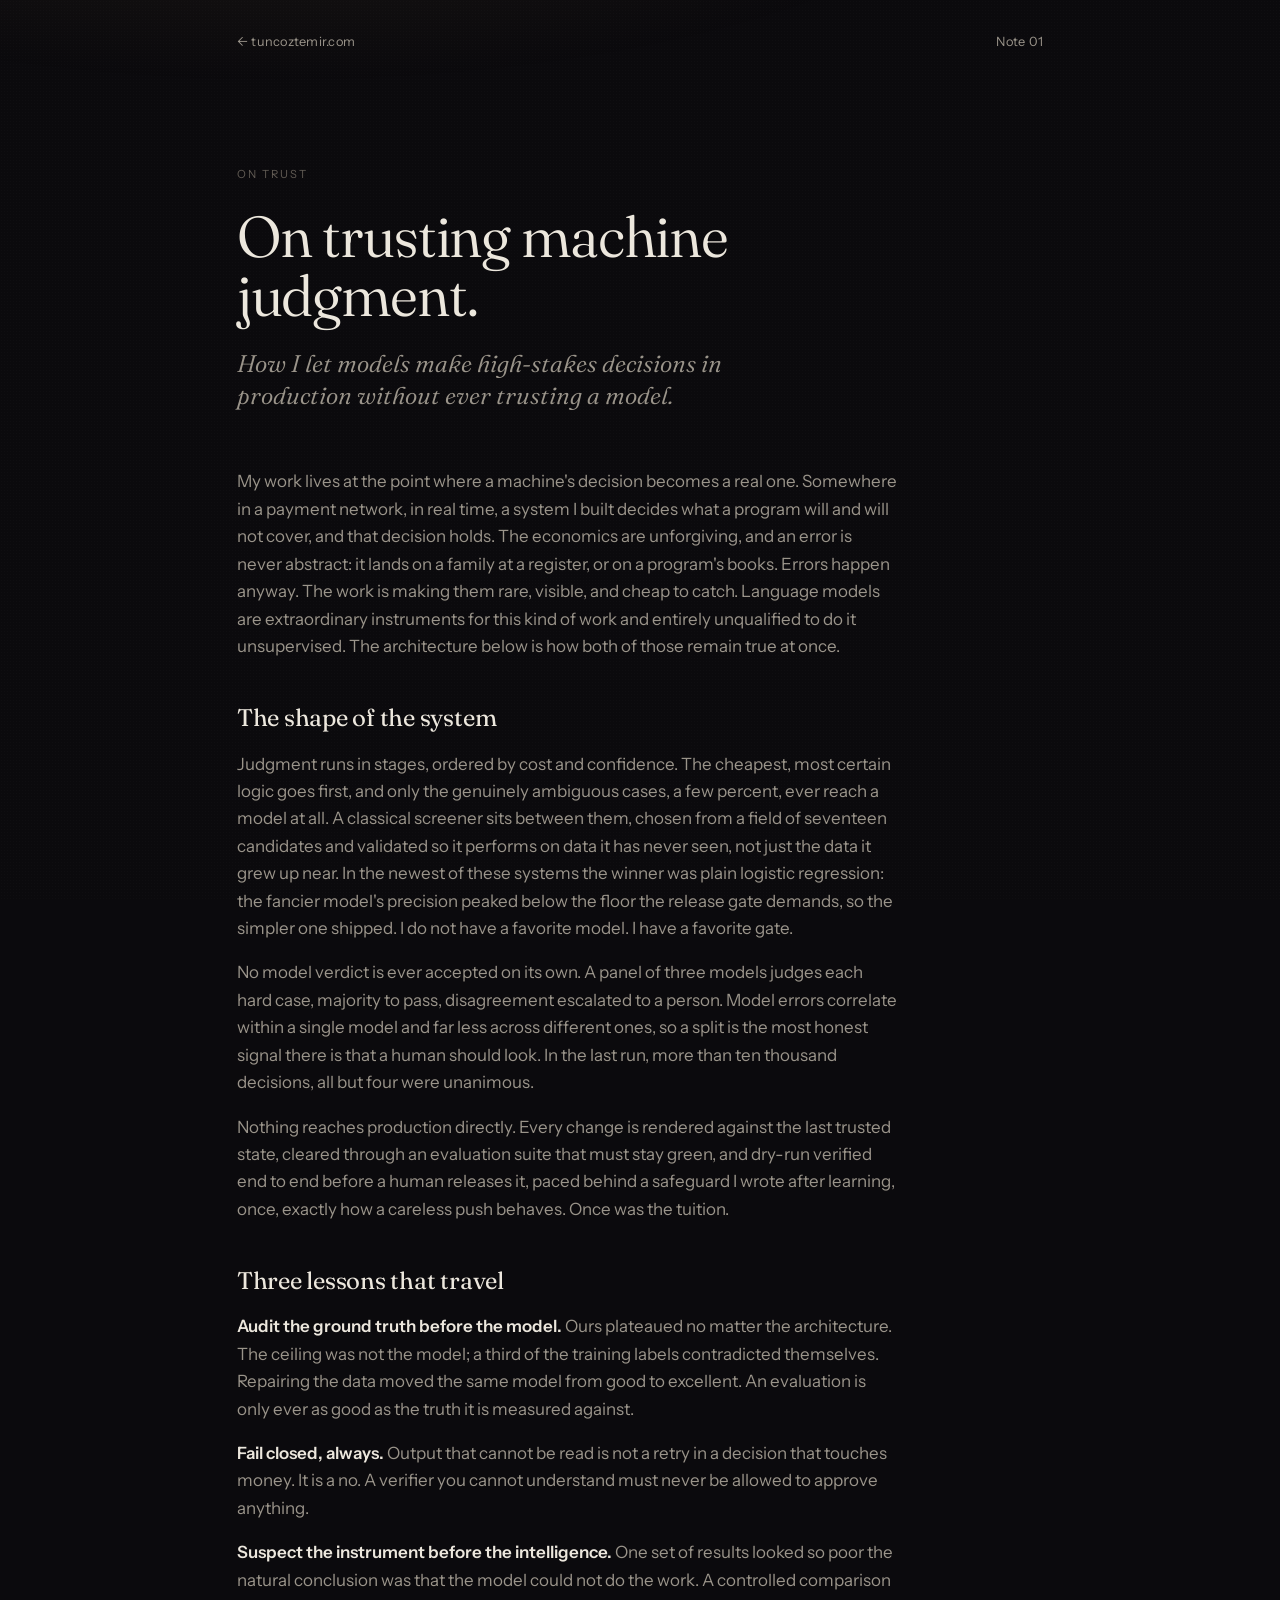
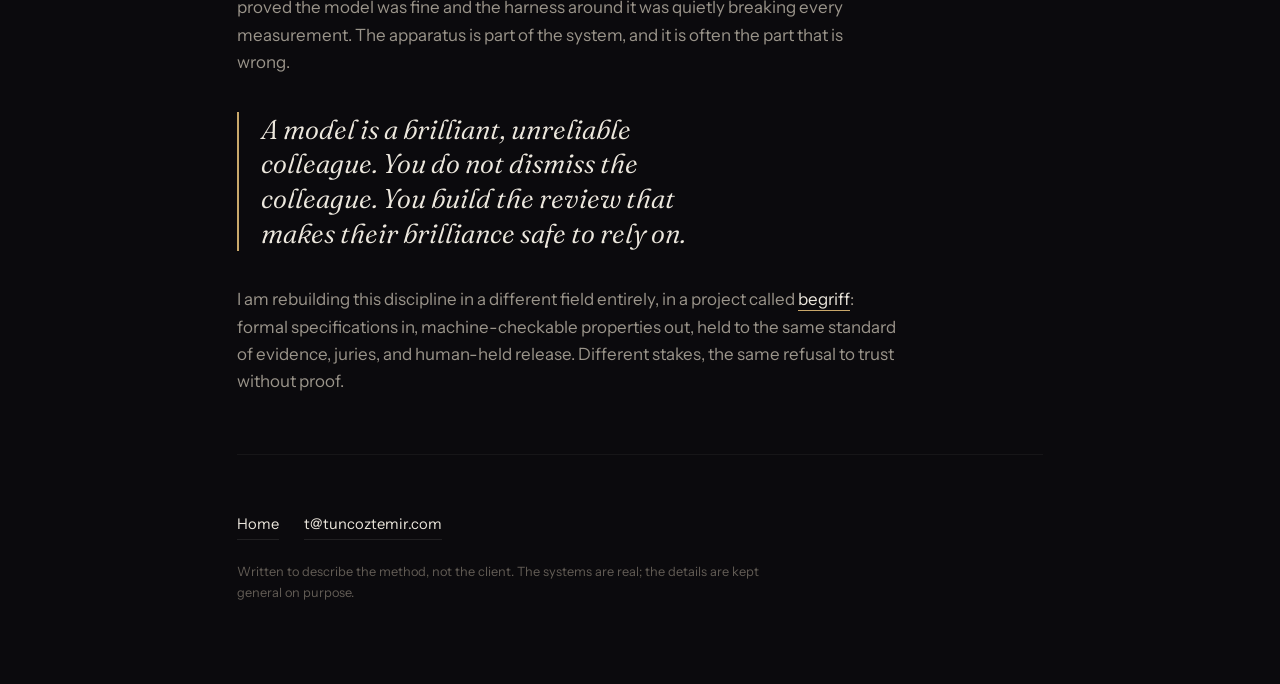
==== commit 4ab54b5b: "The note earns its coolest line honestly: the gate picks the model Newest sweep's bake-off was won b" ====
--- a/notes/gating-llm-output.html
+++ b/notes/gating-llm-output.html
@@ -45,7 +45,7 @@
 
       <h2>The shape of the system</h2>
 
-      <p>Judgment runs in stages, ordered by cost and confidence. The cheapest, most certain logic goes first, and only the genuinely ambiguous cases, a few percent, ever reach a model at all. A classical screener sits between them, chosen from a field of seventeen candidates and validated so it performs on data it has never seen, not just the data it grew up near.</p>
+      <p>Judgment runs in stages, ordered by cost and confidence. The cheapest, most certain logic goes first, and only the genuinely ambiguous cases, a few percent, ever reach a model at all. A classical screener sits between them, chosen from a field of seventeen candidates and validated so it performs on data it has never seen, not just the data it grew up near. In the newest of these systems the winner was plain logistic regression: the fancier model's precision peaked below the floor the release gate demands, so the simpler one shipped. I do not have a favorite model. I have a favorite gate.</p>
 
       <p>No model verdict is ever accepted on its own. A panel of three models judges each hard case, majority to pass, disagreement escalated to a person. Model errors correlate within a single model and far less across different ones, so a split is the most honest signal there is that a human should look. In the last run, more than ten thousand decisions, all but four were unanimous.</p>
 
